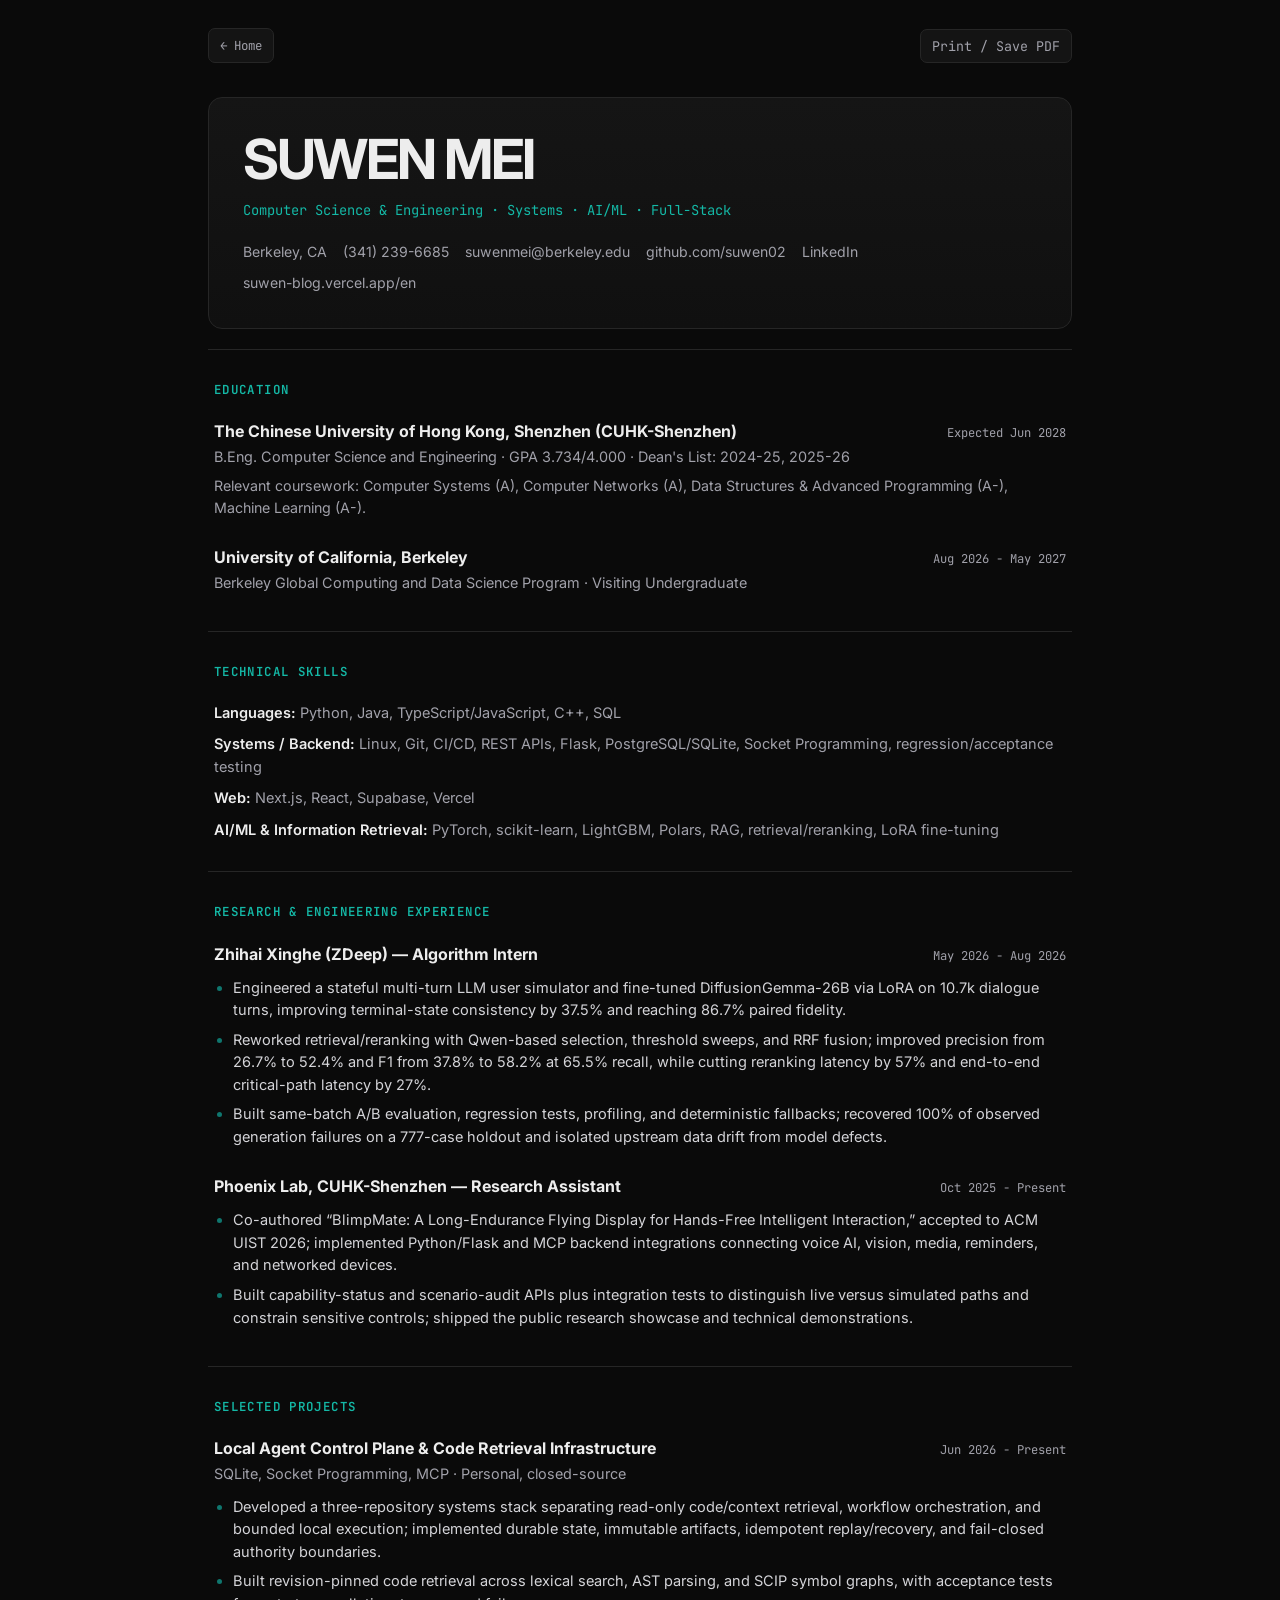
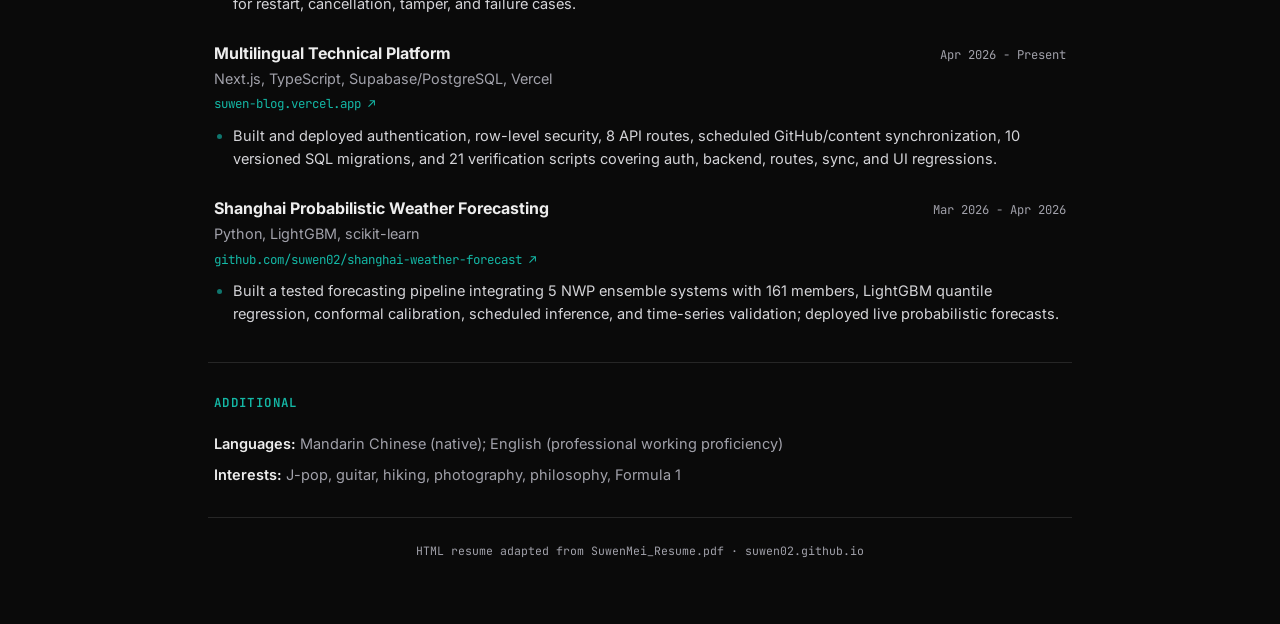
==== resume/index.html @ 1c6aa108 "Add HTML resume page" ====
<!DOCTYPE html>
<html lang="en">
<head>
  <meta charset="UTF-8">
  <meta name="viewport" content="width=device-width, initial-scale=1.0">
  <title>Resume — Suwen Mei</title>
  <meta name="description" content="Resume of Suwen Mei — computer science student, researcher, and software engineer.">
  <meta property="og:title" content="Resume — Suwen Mei">
  <meta property="og:description" content="Computer science, systems, AI/ML, and full-stack engineering experience.">
  <meta property="og:type" content="profile">
  <meta property="og:url" content="https://suwen02.github.io/resume/">
  <link rel="icon" href="data:image/svg+xml,<svg xmlns='http://www.w3.org/2000/svg' viewBox='0 0 28 28'><rect width='28' height='28' rx='6' fill='%2314b8a6'/><text x='14' y='20' text-anchor='middle' font-size='16' font-weight='bold' fill='white' font-family='monospace'>S</text></svg>">
  <link rel="preconnect" href="https://fonts.googleapis.com">
  <link rel="preconnect" href="https://fonts.gstatic.com" crossorigin>
  <link href="https://fonts.googleapis.com/css2?family=Inter:wght@400;500;600;700&family=JetBrains+Mono:wght@400;500;600&display=swap" rel="stylesheet">
  <style>
    *, *::before, *::after { box-sizing: border-box; }
    :root {
      --bg: #0a0a0a;
      --surface: #141414;
      --surface-2: #101010;
      --border: #262626;
      --text: #ededed;
      --muted: #a1a1aa;
      --accent: #14b8a6;
      --accent-dim: #0f766e;
      --body: 'Inter', system-ui, -apple-system, BlinkMacSystemFont, 'Segoe UI', sans-serif;
      --mono: 'JetBrains Mono', ui-monospace, SFMono-Regular, Menlo, monospace;
    }
    html { scroll-behavior: smooth; }
    body {
      margin: 0;
      background: var(--bg);
      color: var(--text);
      font-family: var(--body);
      line-height: 1.55;
      -webkit-font-smoothing: antialiased;
    }
    a { color: inherit; text-decoration: none; }
    a:hover { color: var(--accent); }
    .page { max-width: 920px; margin: 0 auto; padding: 28px 28px 64px; }
    .topbar {
      display: flex;
      justify-content: space-between;
      align-items: center;
      gap: 16px;
      margin-bottom: 34px;
      font-family: var(--mono);
      font-size: 0.78rem;
    }
    .home-link, .print-btn {
      border: 1px solid var(--border);
      background: var(--surface);
      color: var(--muted);
      border-radius: 7px;
      padding: 7px 11px;
    }
    .home-link:hover, .print-btn:hover {
      border-color: var(--accent);
      color: var(--accent);
    }
    .print-btn { cursor: pointer; font-family: inherit; }
    .hero {
      padding: 34px;
      border: 1px solid var(--border);
      border-radius: 14px;
      background: linear-gradient(180deg, #151515 0%, #101010 100%);
      margin-bottom: 20px;
    }
    h1 {
      margin: 0;
      font-size: clamp(2rem, 6vw, 3.45rem);
      line-height: 1;
      letter-spacing: -0.045em;
    }
    .role {
      margin: 12px 0 20px;
      color: var(--accent);
      font-family: var(--mono);
      font-size: 0.86rem;
    }
    .contact {
      display: flex;
      flex-wrap: wrap;
      gap: 9px 16px;
      color: var(--muted);
      font-size: 0.88rem;
    }
    .contact a { color: var(--muted); }
    .contact a:hover { color: var(--accent); }
    .section {
      padding: 30px 6px;
      border-top: 1px solid var(--border);
    }
    .section-title {
      margin: 0 0 20px;
      color: var(--accent);
      font-family: var(--mono);
      font-size: 0.78rem;
      font-weight: 600;
      letter-spacing: 0.11em;
      text-transform: uppercase;
    }
    .entry { margin-bottom: 26px; }
    .entry:last-child { margin-bottom: 0; }
    .entry-head {
      display: grid;
      grid-template-columns: minmax(0, 1fr) auto;
      gap: 8px 20px;
      align-items: baseline;
      margin-bottom: 7px;
    }
    .entry-title { font-weight: 700; font-size: 1rem; }
    .entry-subtitle { color: var(--muted); font-size: 0.9rem; margin-top: 2px; }
    .entry-date {
      color: var(--muted);
      font-family: var(--mono);
      font-size: 0.76rem;
      white-space: nowrap;
    }
    .entry-link {
      color: var(--accent);
      font-family: var(--mono);
      font-size: 0.78rem;
    }
    .entry-link:hover { text-decoration: underline; }
    ul { margin: 10px 0 0; padding-left: 1.2rem; }
    li { margin: 7px 0; color: #d4d4d8; font-size: 0.91rem; }
    li::marker { color: var(--accent-dim); }
    .skills {
      display: grid;
      gap: 9px;
      font-size: 0.91rem;
    }
    .skills strong { color: var(--text); font-weight: 600; }
    .skills span { color: var(--muted); }
    .meta-line { color: var(--muted); font-size: 0.89rem; margin-top: 4px; }
    footer {
      border-top: 1px solid var(--border);
      padding-top: 24px;
      color: var(--muted);
      font-family: var(--mono);
      font-size: 0.72rem;
      text-align: center;
    }
    @media (max-width: 680px) {
      .page { padding: 18px 18px 48px; }
      .topbar { margin-bottom: 20px; }
      .hero { padding: 24px 20px; border-radius: 12px; }
      .section { padding: 26px 2px; }
      .entry-head { grid-template-columns: 1fr; gap: 3px; }
      .entry-date { white-space: normal; }
      li { font-size: 0.88rem; }
    }
    @media print {
      :root { --bg: #fff; --surface: #fff; --surface-2: #fff; --border: #d4d4d4; --text: #111; --muted: #4b5563; --accent: #0f766e; --accent-dim: #0f766e; }
      body { background: #fff; color: #111; font-size: 10.5pt; }
      .page { max-width: none; padding: 0; }
      .topbar, footer { display: none; }
      .hero { padding: 0 0 16px; border: 0; border-radius: 0; background: none; margin: 0; }
      h1 { font-size: 27pt; }
      .section { padding: 15px 0; break-inside: avoid; }
      .entry { break-inside: avoid; margin-bottom: 16px; }
      a { color: inherit; }
      li { color: #222; }
    }
  </style>
</head>
<body>
  <main class="page">
    <nav class="topbar" aria-label="Resume navigation">
      <a class="home-link" href="/">← Home</a>
      <button class="print-btn" type="button" onclick="window.print()">Print / Save PDF</button>
    </nav>

    <header class="hero">
      <h1>SUWEN MEI</h1>
      <p class="role">Computer Science & Engineering · Systems · AI/ML · Full-Stack</p>
      <div class="contact">
        <span>Berkeley, CA</span>
        <a href="tel:+13412396685">(341) 239-6685</a>
        <a href="mailto:suwenmei@berkeley.edu">suwenmei@berkeley.edu</a>
        <a href="https://github.com/suwen02" target="_blank" rel="noopener">github.com/suwen02</a>
        <a href="https://www.linkedin.com/in/suwen-mei-60a2ab433" target="_blank" rel="noopener">LinkedIn</a>
        <a href="https://suwen-blog.vercel.app/en" target="_blank" rel="noopener">suwen-blog.vercel.app/en</a>
      </div>
    </header>

    <section class="section">
      <h2 class="section-title">Education</h2>
      <article class="entry">
        <div class="entry-head">
          <div>
            <div class="entry-title">The Chinese University of Hong Kong, Shenzhen (CUHK-Shenzhen)</div>
            <div class="entry-subtitle">B.Eng. Computer Science and Engineering · GPA 3.734/4.000 · Dean's List: 2024-25, 2025-26</div>
          </div>
          <div class="entry-date">Expected Jun 2028</div>
        </div>
        <p class="meta-line">Relevant coursework: Computer Systems (A), Computer Networks (A), Data Structures & Advanced Programming (A-), Machine Learning (A-).</p>
      </article>
      <article class="entry">
        <div class="entry-head">
          <div>
            <div class="entry-title">University of California, Berkeley</div>
            <div class="entry-subtitle">Berkeley Global Computing and Data Science Program · Visiting Undergraduate</div>
          </div>
          <div class="entry-date">Aug 2026 - May 2027</div>
        </div>
      </article>
    </section>

    <section class="section">
      <h2 class="section-title">Technical Skills</h2>
      <div class="skills">
        <div><strong>Languages:</strong> <span>Python, Java, TypeScript/JavaScript, C++, SQL</span></div>
        <div><strong>Systems / Backend:</strong> <span>Linux, Git, CI/CD, REST APIs, Flask, PostgreSQL/SQLite, Socket Programming, regression/acceptance testing</span></div>
        <div><strong>Web:</strong> <span>Next.js, React, Supabase, Vercel</span></div>
        <div><strong>AI/ML & Information Retrieval:</strong> <span>PyTorch, scikit-learn, LightGBM, Polars, RAG, retrieval/reranking, LoRA fine-tuning</span></div>
      </div>
    </section>

    <section class="section">
      <h2 class="section-title">Research & Engineering Experience</h2>
      <article class="entry">
        <div class="entry-head">
          <div>
            <div class="entry-title">Zhihai Xinghe (ZDeep) — Algorithm Intern</div>
          </div>
          <div class="entry-date">May 2026 - Aug 2026</div>
        </div>
        <ul>
          <li>Engineered a stateful multi-turn LLM user simulator and fine-tuned DiffusionGemma-26B via LoRA on 10.7k dialogue turns, improving terminal-state consistency by 37.5% and reaching 86.7% paired fidelity.</li>
          <li>Reworked retrieval/reranking with Qwen-based selection, threshold sweeps, and RRF fusion; improved precision from 26.7% to 52.4% and F1 from 37.8% to 58.2% at 65.5% recall, while cutting reranking latency by 57% and end-to-end critical-path latency by 27%.</li>
          <li>Built same-batch A/B evaluation, regression tests, profiling, and deterministic fallbacks; recovered 100% of observed generation failures on a 777-case holdout and isolated upstream data drift from model defects.</li>
        </ul>
      </article>

      <article class="entry">
        <div class="entry-head">
          <div>
            <div class="entry-title">Phoenix Lab, CUHK-Shenzhen — Research Assistant</div>
          </div>
          <div class="entry-date">Oct 2025 - Present</div>
        </div>
        <ul>
          <li>Co-authored “BlimpMate: A Long-Endurance Flying Display for Hands-Free Intelligent Interaction,” accepted to ACM UIST 2026; implemented Python/Flask and MCP backend integrations connecting voice AI, vision, media, reminders, and networked devices.</li>
          <li>Built capability-status and scenario-audit APIs plus integration tests to distinguish live versus simulated paths and constrain sensitive controls; shipped the public research showcase and technical demonstrations.</li>
        </ul>
      </article>
    </section>

    <section class="section">
      <h2 class="section-title">Selected Projects</h2>
      <article class="entry">
        <div class="entry-head">
          <div>
            <div class="entry-title">Local Agent Control Plane & Code Retrieval Infrastructure</div>
            <div class="entry-subtitle">SQLite, Socket Programming, MCP · Personal, closed-source</div>
          </div>
          <div class="entry-date">Jun 2026 - Present</div>
        </div>
        <ul>
          <li>Developed a three-repository systems stack separating read-only code/context retrieval, workflow orchestration, and bounded local execution; implemented durable state, immutable artifacts, idempotent replay/recovery, and fail-closed authority boundaries.</li>
          <li>Built revision-pinned code retrieval across lexical search, AST parsing, and SCIP symbol graphs, with acceptance tests for restart, cancellation, tamper, and failure cases.</li>
        </ul>
      </article>

      <article class="entry">
        <div class="entry-head">
          <div>
            <div class="entry-title">Multilingual Technical Platform</div>
            <div class="entry-subtitle">Next.js, TypeScript, Supabase/PostgreSQL, Vercel</div>
            <a class="entry-link" href="https://suwen-blog.vercel.app" target="_blank" rel="noopener">suwen-blog.vercel.app ↗</a>
          </div>
          <div class="entry-date">Apr 2026 - Present</div>
        </div>
        <ul>
          <li>Built and deployed authentication, row-level security, 8 API routes, scheduled GitHub/content synchronization, 10 versioned SQL migrations, and 21 verification scripts covering auth, backend, routes, sync, and UI regressions.</li>
        </ul>
      </article>

      <article class="entry">
        <div class="entry-head">
          <div>
            <div class="entry-title">Shanghai Probabilistic Weather Forecasting</div>
            <div class="entry-subtitle">Python, LightGBM, scikit-learn</div>
            <a class="entry-link" href="https://github.com/suwen02/shanghai-weather-forecast" target="_blank" rel="noopener">github.com/suwen02/shanghai-weather-forecast ↗</a>
          </div>
          <div class="entry-date">Mar 2026 - Apr 2026</div>
        </div>
        <ul>
          <li>Built a tested forecasting pipeline integrating 5 NWP ensemble systems with 161 members, LightGBM quantile regression, conformal calibration, scheduled inference, and time-series validation; deployed live probabilistic forecasts.</li>
        </ul>
      </article>
    </section>

    <section class="section">
      <h2 class="section-title">Additional</h2>
      <div class="skills">
        <div><strong>Languages:</strong> <span>Mandarin Chinese (native); English (professional working proficiency)</span></div>
        <div><strong>Interests:</strong> <span>J-pop, guitar, hiking, photography, philosophy, Formula 1</span></div>
      </div>
    </section>

    <footer>HTML resume adapted from SuwenMei_Resume.pdf · <a href="/">suwen02.github.io</a></footer>
  </main>
</body>
</html>
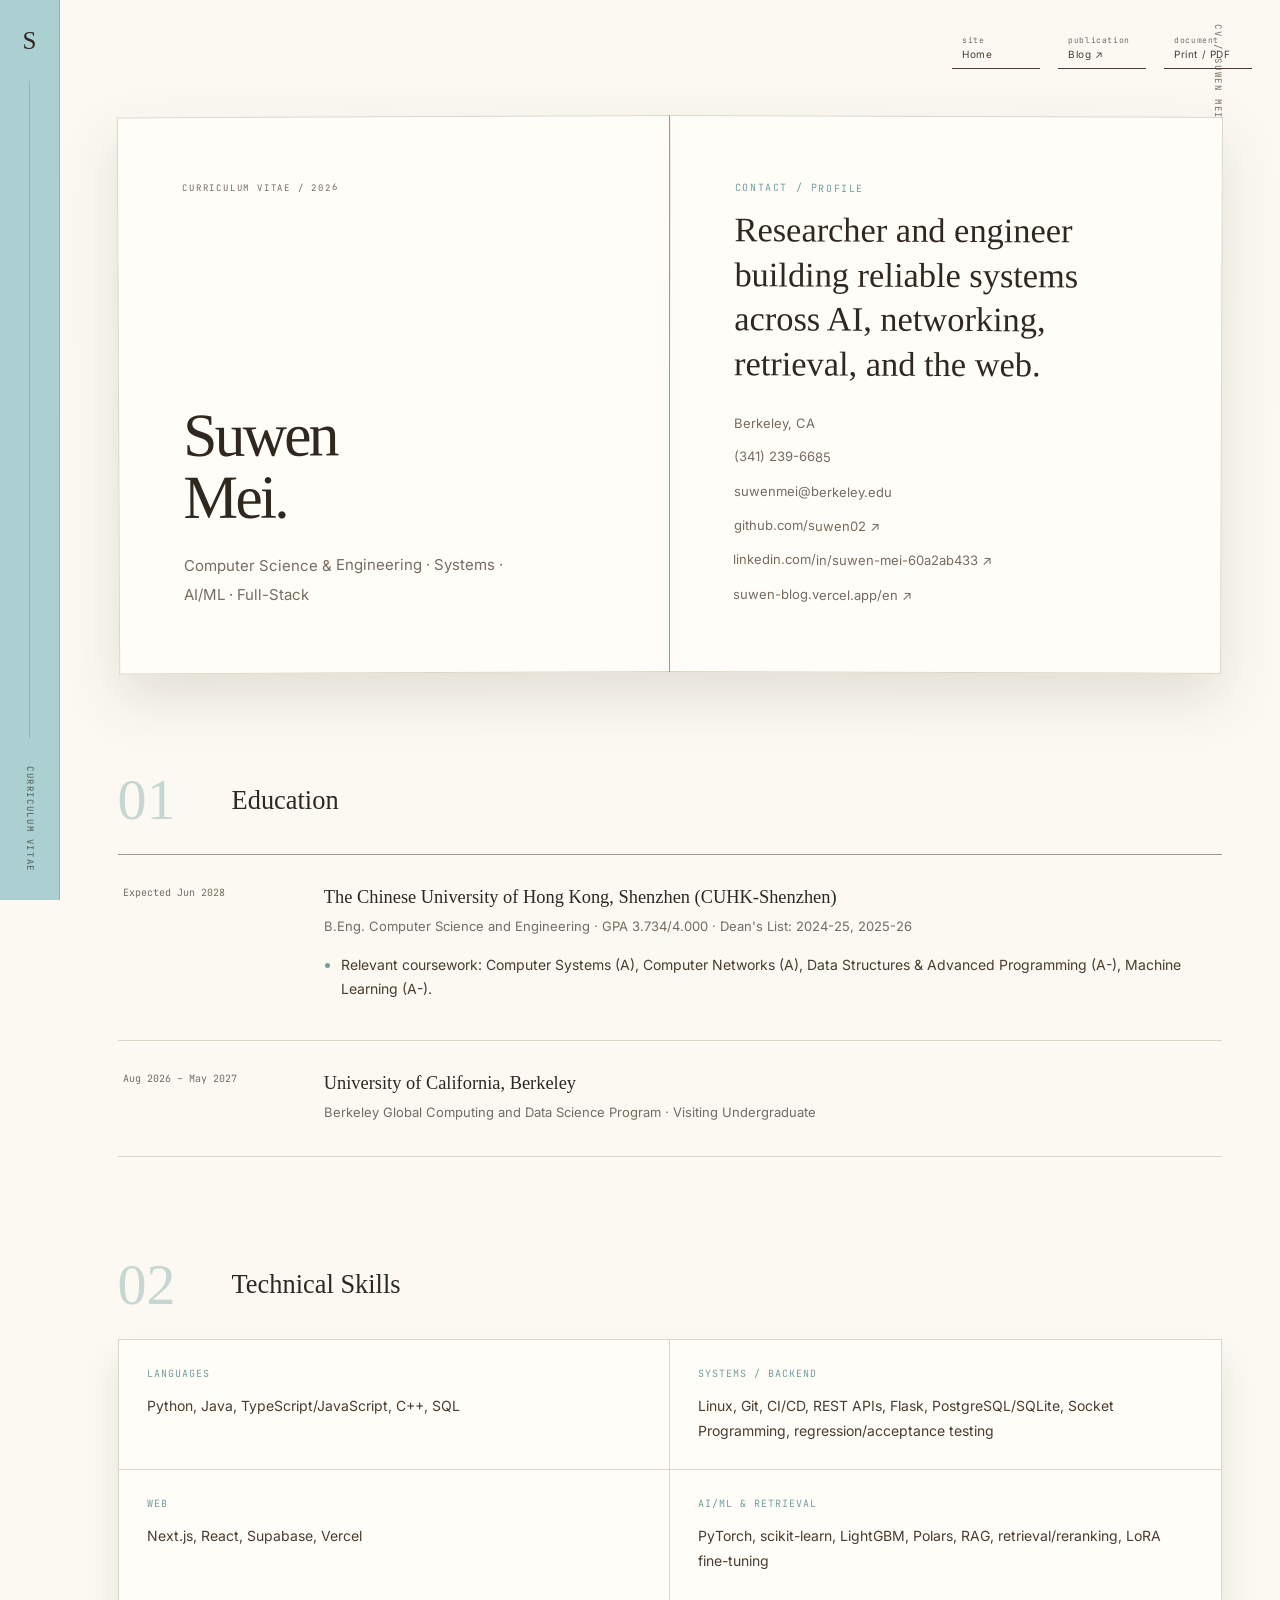
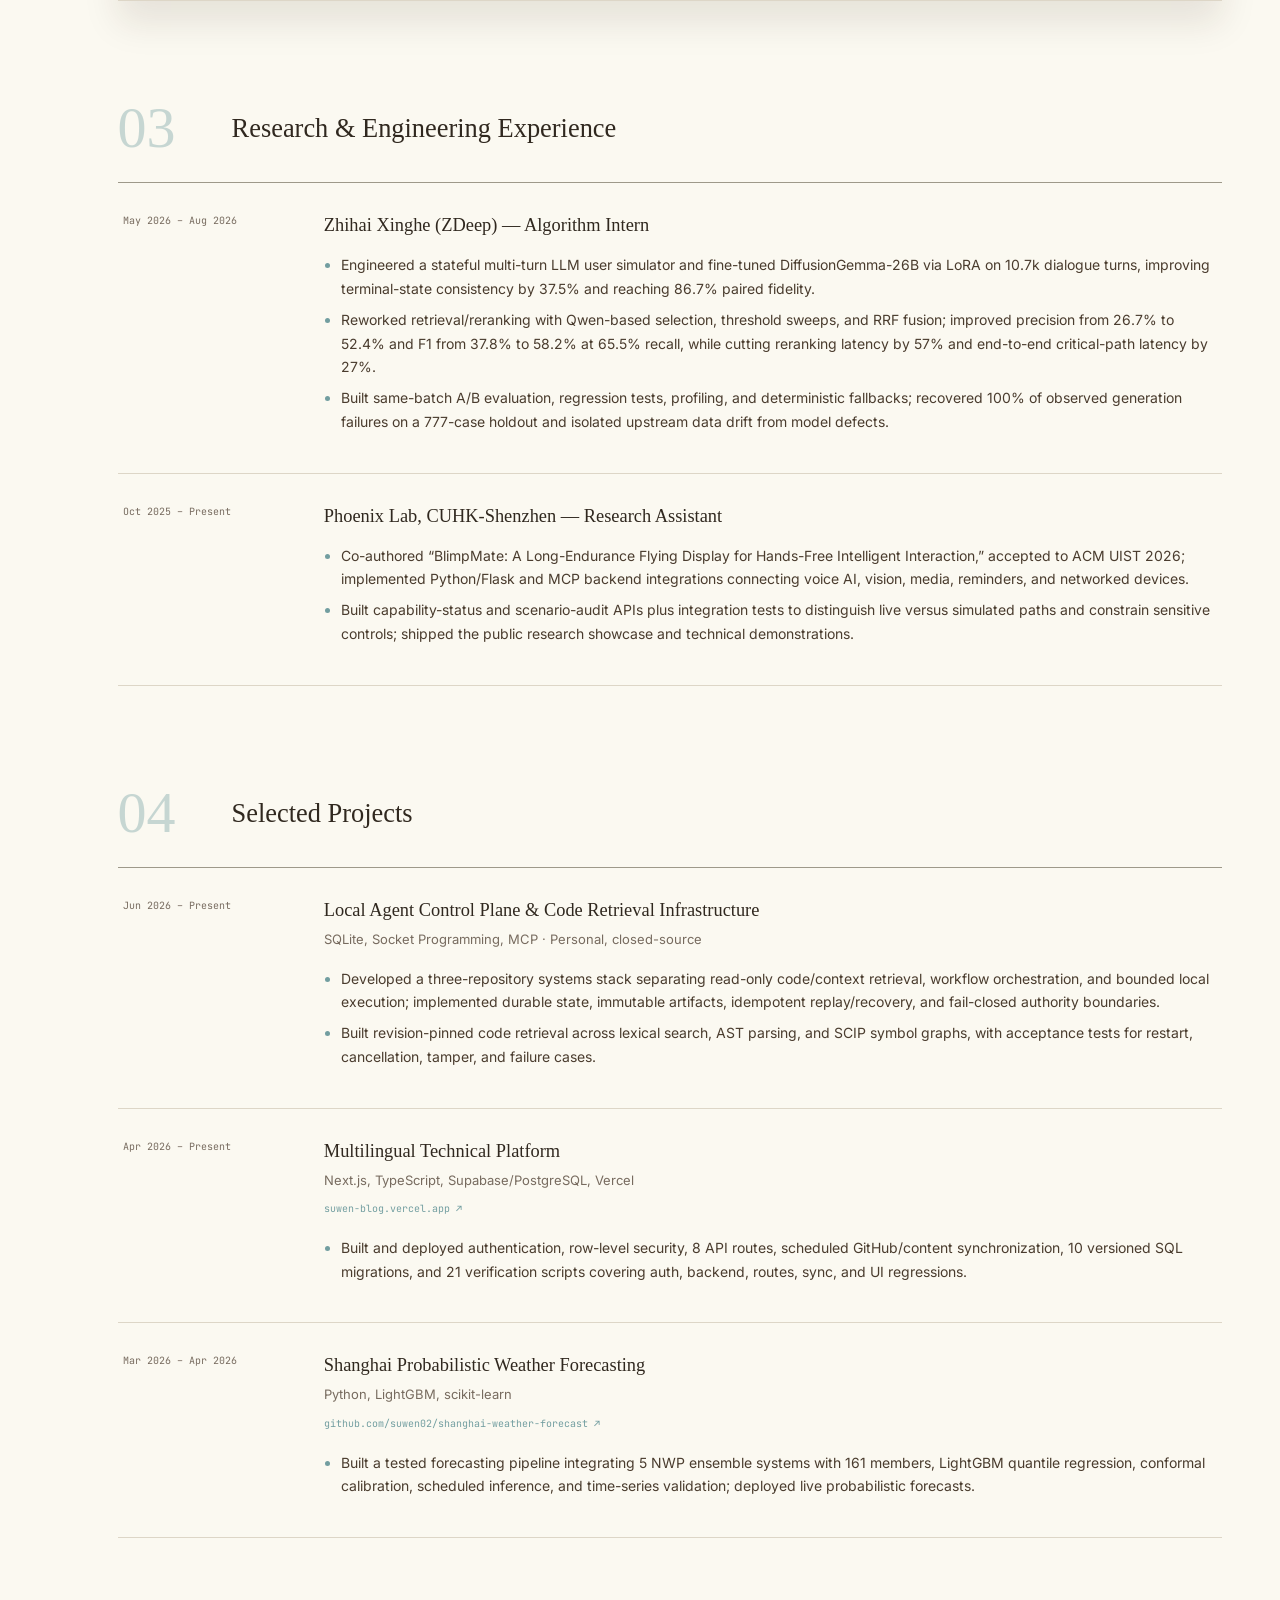
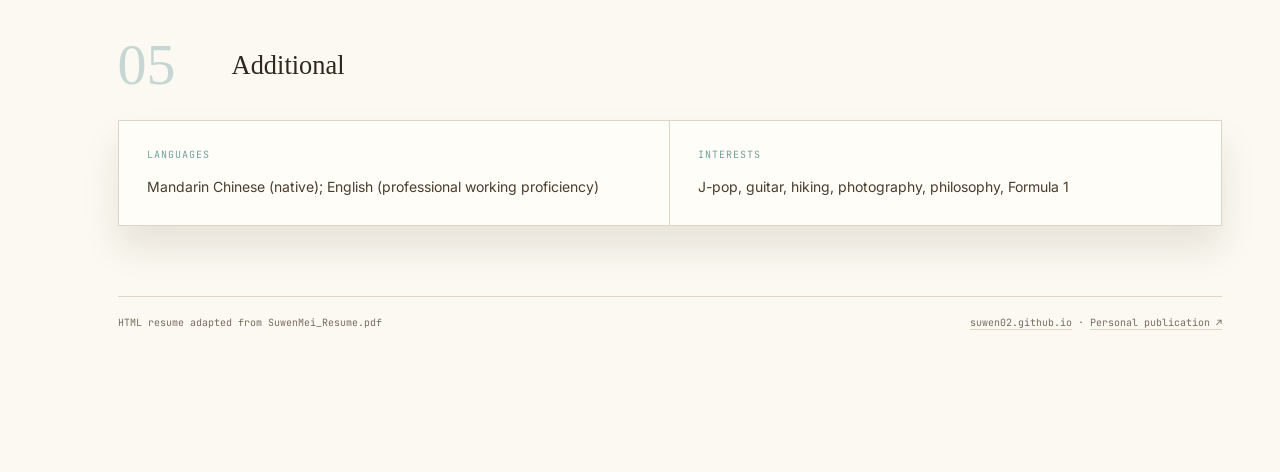
==== commit 99168ded: "Unify Pages with blog editorial design" ====
--- a/resume/index.html
+++ b/resume/index.html
@@ -9,300 +9,166 @@
   <meta property="og:description" content="Computer science, systems, AI/ML, and full-stack engineering experience.">
   <meta property="og:type" content="profile">
   <meta property="og:url" content="https://suwen02.github.io/resume/">
-  <link rel="icon" href="data:image/svg+xml,<svg xmlns='http://www.w3.org/2000/svg' viewBox='0 0 28 28'><rect width='28' height='28' rx='6' fill='%2314b8a6'/><text x='14' y='20' text-anchor='middle' font-size='16' font-weight='bold' fill='white' font-family='monospace'>S</text></svg>">
-  <link rel="preconnect" href="https://fonts.googleapis.com">
-  <link rel="preconnect" href="https://fonts.gstatic.com" crossorigin>
-  <link href="https://fonts.googleapis.com/css2?family=Inter:wght@400;500;600;700&family=JetBrains+Mono:wght@400;500;600&display=swap" rel="stylesheet">
-  <style>
-    *, *::before, *::after { box-sizing: border-box; }
-    :root {
-      --bg: #0a0a0a;
-      --surface: #141414;
-      --surface-2: #101010;
-      --border: #262626;
-      --text: #ededed;
-      --muted: #a1a1aa;
-      --accent: #14b8a6;
-      --accent-dim: #0f766e;
-      --body: 'Inter', system-ui, -apple-system, BlinkMacSystemFont, 'Segoe UI', sans-serif;
-      --mono: 'JetBrains Mono', ui-monospace, SFMono-Regular, Menlo, monospace;
-    }
-    html { scroll-behavior: smooth; }
-    body {
-      margin: 0;
-      background: var(--bg);
-      color: var(--text);
-      font-family: var(--body);
-      line-height: 1.55;
-      -webkit-font-smoothing: antialiased;
-    }
-    a { color: inherit; text-decoration: none; }
-    a:hover { color: var(--accent); }
-    .page { max-width: 920px; margin: 0 auto; padding: 28px 28px 64px; }
-    .topbar {
-      display: flex;
-      justify-content: space-between;
-      align-items: center;
-      gap: 16px;
-      margin-bottom: 34px;
-      font-family: var(--mono);
-      font-size: 0.78rem;
-    }
-    .home-link, .print-btn {
-      border: 1px solid var(--border);
-      background: var(--surface);
-      color: var(--muted);
-      border-radius: 7px;
-      padding: 7px 11px;
-    }
-    .home-link:hover, .print-btn:hover {
-      border-color: var(--accent);
-      color: var(--accent);
-    }
-    .print-btn { cursor: pointer; font-family: inherit; }
-    .hero {
-      padding: 34px;
-      border: 1px solid var(--border);
-      border-radius: 14px;
-      background: linear-gradient(180deg, #151515 0%, #101010 100%);
-      margin-bottom: 20px;
-    }
-    h1 {
-      margin: 0;
-      font-size: clamp(2rem, 6vw, 3.45rem);
-      line-height: 1;
-      letter-spacing: -0.045em;
-    }
-    .role {
-      margin: 12px 0 20px;
-      color: var(--accent);
-      font-family: var(--mono);
-      font-size: 0.86rem;
-    }
-    .contact {
-      display: flex;
-      flex-wrap: wrap;
-      gap: 9px 16px;
-      color: var(--muted);
-      font-size: 0.88rem;
-    }
-    .contact a { color: var(--muted); }
-    .contact a:hover { color: var(--accent); }
-    .section {
-      padding: 30px 6px;
-      border-top: 1px solid var(--border);
-    }
-    .section-title {
-      margin: 0 0 20px;
-      color: var(--accent);
-      font-family: var(--mono);
-      font-size: 0.78rem;
-      font-weight: 600;
-      letter-spacing: 0.11em;
-      text-transform: uppercase;
-    }
-    .entry { margin-bottom: 26px; }
-    .entry:last-child { margin-bottom: 0; }
-    .entry-head {
-      display: grid;
-      grid-template-columns: minmax(0, 1fr) auto;
-      gap: 8px 20px;
-      align-items: baseline;
-      margin-bottom: 7px;
-    }
-    .entry-title { font-weight: 700; font-size: 1rem; }
-    .entry-subtitle { color: var(--muted); font-size: 0.9rem; margin-top: 2px; }
-    .entry-date {
-      color: var(--muted);
-      font-family: var(--mono);
-      font-size: 0.76rem;
-      white-space: nowrap;
-    }
-    .entry-link {
-      color: var(--accent);
-      font-family: var(--mono);
-      font-size: 0.78rem;
-    }
-    .entry-link:hover { text-decoration: underline; }
-    ul { margin: 10px 0 0; padding-left: 1.2rem; }
-    li { margin: 7px 0; color: #d4d4d8; font-size: 0.91rem; }
-    li::marker { color: var(--accent-dim); }
-    .skills {
-      display: grid;
-      gap: 9px;
-      font-size: 0.91rem;
-    }
-    .skills strong { color: var(--text); font-weight: 600; }
-    .skills span { color: var(--muted); }
-    .meta-line { color: var(--muted); font-size: 0.89rem; margin-top: 4px; }
-    footer {
-      border-top: 1px solid var(--border);
-      padding-top: 24px;
-      color: var(--muted);
-      font-family: var(--mono);
-      font-size: 0.72rem;
-      text-align: center;
-    }
-    @media (max-width: 680px) {
-      .page { padding: 18px 18px 48px; }
-      .topbar { margin-bottom: 20px; }
-      .hero { padding: 24px 20px; border-radius: 12px; }
-      .section { padding: 26px 2px; }
-      .entry-head { grid-template-columns: 1fr; gap: 3px; }
-      .entry-date { white-space: normal; }
-      li { font-size: 0.88rem; }
-    }
-    @media print {
-      :root { --bg: #fff; --surface: #fff; --surface-2: #fff; --border: #d4d4d4; --text: #111; --muted: #4b5563; --accent: #0f766e; --accent-dim: #0f766e; }
-      body { background: #fff; color: #111; font-size: 10.5pt; }
-      .page { max-width: none; padding: 0; }
-      .topbar, footer { display: none; }
-      .hero { padding: 0 0 16px; border: 0; border-radius: 0; background: none; margin: 0; }
-      h1 { font-size: 27pt; }
-      .section { padding: 15px 0; break-inside: avoid; }
-      .entry { break-inside: avoid; margin-bottom: 16px; }
-      a { color: inherit; }
-      li { color: #222; }
-    }
-  </style>
+  <link rel="icon" href="data:image/svg+xml,<svg xmlns='http://www.w3.org/2000/svg' viewBox='0 0 28 28'><rect width='28' height='28' rx='4' fill='%23acd0d1'/><text x='14' y='20' text-anchor='middle' font-size='16' fill='%2330281f' font-family='serif'>S</text></svg>">
+  <link rel="stylesheet" href="/assets/editorial.css">
 </head>
 <body>
-  <main class="page">
-    <nav class="topbar" aria-label="Resume navigation">
-      <a class="home-link" href="/">← Home</a>
-      <button class="print-btn" type="button" onclick="window.print()">Print / Save PDF</button>
+  <aside class="editorial-rail" aria-label="Site identity">
+    <a class="editorial-rail__brand" href="/" aria-label="Suwen home">S</a>
+    <span class="editorial-rail__rule" aria-hidden="true"></span>
+    <span class="editorial-rail__issue">CURRICULUM VITAE</span>
+  </aside>
+
+  <header class="mobile-header">
+    <a class="mobile-header__brand" href="/">Suwen.</a>
+    <nav class="mobile-header__links" aria-label="Mobile navigation">
+      <a href="/">HOME</a>
+      <a href="https://suwen-blog.vercel.app/en" target="_blank" rel="noopener">BLOG</a>
+      <button type="button" onclick="window.print()">PDF</button>
     </nav>
+  </header>
 
-    <header class="hero">
-      <h1>SUWEN MEI</h1>
-      <p class="role">Computer Science & Engineering · Systems · AI/ML · Full-Stack</p>
-      <div class="contact">
-        <span>Berkeley, CA</span>
-        <a href="tel:+13412396685">(341) 239-6685</a>
-        <a href="mailto:suwenmei@berkeley.edu">suwenmei@berkeley.edu</a>
-        <a href="https://github.com/suwen02" target="_blank" rel="noopener">github.com/suwen02</a>
-        <a href="https://www.linkedin.com/in/suwen-mei-60a2ab433" target="_blank" rel="noopener">LinkedIn</a>
-        <a href="https://suwen-blog.vercel.app/en" target="_blank" rel="noopener">suwen-blog.vercel.app/en</a>
-      </div>
-    </header>
+  <nav class="top-utility" aria-label="Resume navigation">
+    <a class="utility-link" href="/"><small>site</small>Home</a>
+    <a class="utility-link" href="https://suwen-blog.vercel.app/en" target="_blank" rel="noopener"><small>publication</small>Blog ↗</a>
+    <button class="utility-control" type="button" onclick="window.print()"><small>document</small>Print / PDF</button>
+  </nav>
 
-    <section class="section">
-      <h2 class="section-title">Education</h2>
-      <article class="entry">
-        <div class="entry-head">
-          <div>
-            <div class="entry-title">The Chinese University of Hong Kong, Shenzhen (CUHK-Shenzhen)</div>
-            <div class="entry-subtitle">B.Eng. Computer Science and Engineering · GPA 3.734/4.000 · Dean's List: 2024-25, 2025-26</div>
+  <main class="editorial-main">
+    <div class="publication-canvas resume-canvas">
+      <p class="publication-canvas__issue">CV / SUWEN MEI / 2026</p>
+
+      <section class="paper-spread resume-heading" aria-labelledby="resume-name">
+        <div class="paper-spread__page paper-spread__page--left">
+          <div class="hero-left">
+            <p class="hero-issue">CURRICULUM VITAE / 2026</p>
+            <h1 id="resume-name" class="editorial-serif resume-name">Suwen<br>Mei.</h1>
+            <p class="hero-identity">Computer Science & Engineering · Systems · AI/ML · Full-Stack</p>
           </div>
-          <div class="entry-date">Expected Jun 2028</div>
         </div>
-        <p class="meta-line">Relevant coursework: Computer Systems (A), Computer Networks (A), Data Structures & Advanced Programming (A-), Machine Learning (A-).</p>
-      </article>
-      <article class="entry">
-        <div class="entry-head">
-          <div>
-            <div class="entry-title">University of California, Berkeley</div>
-            <div class="entry-subtitle">Berkeley Global Computing and Data Science Program · Visiting Undergraduate</div>
+        <div class="paper-spread__gutter" aria-hidden="true"></div>
+        <div class="paper-spread__page paper-spread__page--right">
+          <div class="hero-right">
+            <p class="publication-kicker">CONTACT / PROFILE</p>
+            <h2 class="editorial-serif">Researcher and engineer building reliable systems across AI, networking, retrieval, and the web.</h2>
+            <div class="resume-contact">
+              <span>Berkeley, CA</span>
+              <a href="tel:+13412396685">(341) 239-6685</a>
+              <a href="mailto:suwenmei@berkeley.edu">suwenmei@berkeley.edu</a>
+              <a href="https://github.com/suwen02" target="_blank" rel="noopener">github.com/suwen02 ↗</a>
+              <a href="https://www.linkedin.com/in/suwen-mei-60a2ab433" target="_blank" rel="noopener">linkedin.com/in/suwen-mei-60a2ab433 ↗</a>
+              <a href="https://suwen-blog.vercel.app/en" target="_blank" rel="noopener">suwen-blog.vercel.app/en ↗</a>
+            </div>
           </div>
-          <div class="entry-date">Aug 2026 - May 2027</div>
         </div>
-      </article>
-    </section>
+      </section>
 
-    <section class="section">
-      <h2 class="section-title">Technical Skills</h2>
-      <div class="skills">
-        <div><strong>Languages:</strong> <span>Python, Java, TypeScript/JavaScript, C++, SQL</span></div>
-        <div><strong>Systems / Backend:</strong> <span>Linux, Git, CI/CD, REST APIs, Flask, PostgreSQL/SQLite, Socket Programming, regression/acceptance testing</span></div>
-        <div><strong>Web:</strong> <span>Next.js, React, Supabase, Vercel</span></div>
-        <div><strong>AI/ML & Information Retrieval:</strong> <span>PyTorch, scikit-learn, LightGBM, Polars, RAG, retrieval/reranking, LoRA fine-tuning</span></div>
-      </div>
-    </section>
+      <section class="resume-section" aria-labelledby="education-title">
+        <div class="resume-section__head"><span>01</span><h2 id="education-title" class="editorial-serif">Education</h2></div>
+        <div class="resume-list">
+          <article class="resume-entry">
+            <time>Expected Jun 2028</time>
+            <div>
+              <h3>The Chinese University of Hong Kong, Shenzhen (CUHK-Shenzhen)</h3>
+              <p class="resume-entry__sub">B.Eng. Computer Science and Engineering · GPA 3.734/4.000 · Dean's List: 2024-25, 2025-26</p>
+              <ul><li>Relevant coursework: Computer Systems (A), Computer Networks (A), Data Structures & Advanced Programming (A-), Machine Learning (A-).</li></ul>
+            </div>
+          </article>
+          <article class="resume-entry">
+            <time>Aug 2026 – May 2027</time>
+            <div>
+              <h3>University of California, Berkeley</h3>
+              <p class="resume-entry__sub">Berkeley Global Computing and Data Science Program · Visiting Undergraduate</p>
+            </div>
+          </article>
+        </div>
+      </section>
 
-    <section class="section">
-      <h2 class="section-title">Research & Engineering Experience</h2>
-      <article class="entry">
-        <div class="entry-head">
-          <div>
-            <div class="entry-title">Zhihai Xinghe (ZDeep) — Algorithm Intern</div>
-          </div>
-          <div class="entry-date">May 2026 - Aug 2026</div>
+      <section class="resume-section" aria-labelledby="skills-title">
+        <div class="resume-section__head"><span>02</span><h2 id="skills-title" class="editorial-serif">Technical Skills</h2></div>
+        <div class="skills-grid">
+          <div class="skill-cell"><h3>Languages</h3><p>Python, Java, TypeScript/JavaScript, C++, SQL</p></div>
+          <div class="skill-cell"><h3>Systems / Backend</h3><p>Linux, Git, CI/CD, REST APIs, Flask, PostgreSQL/SQLite, Socket Programming, regression/acceptance testing</p></div>
+          <div class="skill-cell"><h3>Web</h3><p>Next.js, React, Supabase, Vercel</p></div>
+          <div class="skill-cell"><h3>AI/ML & Retrieval</h3><p>PyTorch, scikit-learn, LightGBM, Polars, RAG, retrieval/reranking, LoRA fine-tuning</p></div>
         </div>
-        <ul>
-          <li>Engineered a stateful multi-turn LLM user simulator and fine-tuned DiffusionGemma-26B via LoRA on 10.7k dialogue turns, improving terminal-state consistency by 37.5% and reaching 86.7% paired fidelity.</li>
-          <li>Reworked retrieval/reranking with Qwen-based selection, threshold sweeps, and RRF fusion; improved precision from 26.7% to 52.4% and F1 from 37.8% to 58.2% at 65.5% recall, while cutting reranking latency by 57% and end-to-end critical-path latency by 27%.</li>
-          <li>Built same-batch A/B evaluation, regression tests, profiling, and deterministic fallbacks; recovered 100% of observed generation failures on a 777-case holdout and isolated upstream data drift from model defects.</li>
-        </ul>
-      </article>
+      </section>
 
-      <article class="entry">
-        <div class="entry-head">
-          <div>
-            <div class="entry-title">Phoenix Lab, CUHK-Shenzhen — Research Assistant</div>
-          </div>
-          <div class="entry-date">Oct 2025 - Present</div>
+      <section class="resume-section" aria-labelledby="experience-title">
+        <div class="resume-section__head"><span>03</span><h2 id="experience-title" class="editorial-serif">Research & Engineering Experience</h2></div>
+        <div class="resume-list">
+          <article class="resume-entry">
+            <time>May 2026 – Aug 2026</time>
+            <div>
+              <h3>Zhihai Xinghe (ZDeep) — Algorithm Intern</h3>
+              <ul>
+                <li>Engineered a stateful multi-turn LLM user simulator and fine-tuned DiffusionGemma-26B via LoRA on 10.7k dialogue turns, improving terminal-state consistency by 37.5% and reaching 86.7% paired fidelity.</li>
+                <li>Reworked retrieval/reranking with Qwen-based selection, threshold sweeps, and RRF fusion; improved precision from 26.7% to 52.4% and F1 from 37.8% to 58.2% at 65.5% recall, while cutting reranking latency by 57% and end-to-end critical-path latency by 27%.</li>
+                <li>Built same-batch A/B evaluation, regression tests, profiling, and deterministic fallbacks; recovered 100% of observed generation failures on a 777-case holdout and isolated upstream data drift from model defects.</li>
+              </ul>
+            </div>
+          </article>
+          <article class="resume-entry">
+            <time>Oct 2025 – Present</time>
+            <div>
+              <h3>Phoenix Lab, CUHK-Shenzhen — Research Assistant</h3>
+              <ul>
+                <li>Co-authored “BlimpMate: A Long-Endurance Flying Display for Hands-Free Intelligent Interaction,” accepted to ACM UIST 2026; implemented Python/Flask and MCP backend integrations connecting voice AI, vision, media, reminders, and networked devices.</li>
+                <li>Built capability-status and scenario-audit APIs plus integration tests to distinguish live versus simulated paths and constrain sensitive controls; shipped the public research showcase and technical demonstrations.</li>
+              </ul>
+            </div>
+          </article>
         </div>
-        <ul>
-          <li>Co-authored “BlimpMate: A Long-Endurance Flying Display for Hands-Free Intelligent Interaction,” accepted to ACM UIST 2026; implemented Python/Flask and MCP backend integrations connecting voice AI, vision, media, reminders, and networked devices.</li>
-          <li>Built capability-status and scenario-audit APIs plus integration tests to distinguish live versus simulated paths and constrain sensitive controls; shipped the public research showcase and technical demonstrations.</li>
-        </ul>
-      </article>
-    </section>
+      </section>
 
-    <section class="section">
-      <h2 class="section-title">Selected Projects</h2>
-      <article class="entry">
-        <div class="entry-head">
-          <div>
-            <div class="entry-title">Local Agent Control Plane & Code Retrieval Infrastructure</div>
-            <div class="entry-subtitle">SQLite, Socket Programming, MCP · Personal, closed-source</div>
-          </div>
-          <div class="entry-date">Jun 2026 - Present</div>
+      <section class="resume-section" aria-labelledby="projects-title">
+        <div class="resume-section__head"><span>04</span><h2 id="projects-title" class="editorial-serif">Selected Projects</h2></div>
+        <div class="resume-list">
+          <article class="resume-entry">
+            <time>Jun 2026 – Present</time>
+            <div>
+              <h3>Local Agent Control Plane & Code Retrieval Infrastructure</h3>
+              <p class="resume-entry__sub">SQLite, Socket Programming, MCP · Personal, closed-source</p>
+              <ul>
+                <li>Developed a three-repository systems stack separating read-only code/context retrieval, workflow orchestration, and bounded local execution; implemented durable state, immutable artifacts, idempotent replay/recovery, and fail-closed authority boundaries.</li>
+                <li>Built revision-pinned code retrieval across lexical search, AST parsing, and SCIP symbol graphs, with acceptance tests for restart, cancellation, tamper, and failure cases.</li>
+              </ul>
+            </div>
+          </article>
+          <article class="resume-entry">
+            <time>Apr 2026 – Present</time>
+            <div>
+              <h3>Multilingual Technical Platform</h3>
+              <p class="resume-entry__sub">Next.js, TypeScript, Supabase/PostgreSQL, Vercel</p>
+              <a class="resume-entry__link" href="https://suwen-blog.vercel.app" target="_blank" rel="noopener">suwen-blog.vercel.app ↗</a>
+              <ul><li>Built and deployed authentication, row-level security, 8 API routes, scheduled GitHub/content synchronization, 10 versioned SQL migrations, and 21 verification scripts covering auth, backend, routes, sync, and UI regressions.</li></ul>
+            </div>
+          </article>
+          <article class="resume-entry">
+            <time>Mar 2026 – Apr 2026</time>
+            <div>
+              <h3>Shanghai Probabilistic Weather Forecasting</h3>
+              <p class="resume-entry__sub">Python, LightGBM, scikit-learn</p>
+              <a class="resume-entry__link" href="https://github.com/suwen02/shanghai-weather-forecast" target="_blank" rel="noopener">github.com/suwen02/shanghai-weather-forecast ↗</a>
+              <ul><li>Built a tested forecasting pipeline integrating 5 NWP ensemble systems with 161 members, LightGBM quantile regression, conformal calibration, scheduled inference, and time-series validation; deployed live probabilistic forecasts.</li></ul>
+            </div>
+          </article>
         </div>
-        <ul>
-          <li>Developed a three-repository systems stack separating read-only code/context retrieval, workflow orchestration, and bounded local execution; implemented durable state, immutable artifacts, idempotent replay/recovery, and fail-closed authority boundaries.</li>
-          <li>Built revision-pinned code retrieval across lexical search, AST parsing, and SCIP symbol graphs, with acceptance tests for restart, cancellation, tamper, and failure cases.</li>
-        </ul>
-      </article>
+      </section>
 
-      <article class="entry">
-        <div class="entry-head">
-          <div>
-            <div class="entry-title">Multilingual Technical Platform</div>
-            <div class="entry-subtitle">Next.js, TypeScript, Supabase/PostgreSQL, Vercel</div>
-            <a class="entry-link" href="https://suwen-blog.vercel.app" target="_blank" rel="noopener">suwen-blog.vercel.app ↗</a>
-          </div>
-          <div class="entry-date">Apr 2026 - Present</div>
+      <section class="resume-section" aria-labelledby="additional-title">
+        <div class="resume-section__head"><span>05</span><h2 id="additional-title" class="editorial-serif">Additional</h2></div>
+        <div class="skills-grid">
+          <div class="skill-cell"><h3>Languages</h3><p>Mandarin Chinese (native); English (professional working proficiency)</p></div>
+          <div class="skill-cell"><h3>Interests</h3><p>J-pop, guitar, hiking, photography, philosophy, Formula 1</p></div>
         </div>
-        <ul>
-          <li>Built and deployed authentication, row-level security, 8 API routes, scheduled GitHub/content synchronization, 10 versioned SQL migrations, and 21 verification scripts covering auth, backend, routes, sync, and UI regressions.</li>
-        </ul>
-      </article>
+      </section>
 
-      <article class="entry">
-        <div class="entry-head">
-          <div>
-            <div class="entry-title">Shanghai Probabilistic Weather Forecasting</div>
-            <div class="entry-subtitle">Python, LightGBM, scikit-learn</div>
-            <a class="entry-link" href="https://github.com/suwen02/shanghai-weather-forecast" target="_blank" rel="noopener">github.com/suwen02/shanghai-weather-forecast ↗</a>
-          </div>
-          <div class="entry-date">Mar 2026 - Apr 2026</div>
-        </div>
-        <ul>
-          <li>Built a tested forecasting pipeline integrating 5 NWP ensemble systems with 161 members, LightGBM quantile regression, conformal calibration, scheduled inference, and time-series validation; deployed live probabilistic forecasts.</li>
-        </ul>
-      </article>
-    </section>
-
-    <section class="section">
-      <h2 class="section-title">Additional</h2>
-      <div class="skills">
-        <div><strong>Languages:</strong> <span>Mandarin Chinese (native); English (professional working proficiency)</span></div>
-        <div><strong>Interests:</strong> <span>J-pop, guitar, hiking, photography, philosophy, Formula 1</span></div>
-      </div>
-    </section>
-
-    <footer>HTML resume adapted from SuwenMei_Resume.pdf · <a href="/">suwen02.github.io</a></footer>
+      <footer class="site-footer">
+        <span>HTML resume adapted from SuwenMei_Resume.pdf</span>
+        <span><a href="/">suwen02.github.io</a> · <a href="https://suwen-blog.vercel.app/en">Personal publication ↗</a></span>
+      </footer>
+    </div>
   </main>
 </body>
 </html>
--- a/assets/editorial.css
+++ b/assets/editorial.css
@@ -0,0 +1,430 @@
+@import url('https://fonts.googleapis.com/css2?family=Inter:wght@400;500;600&family=JetBrains+Mono:wght@400;500&display=swap');
+
+*, *::before, *::after { box-sizing: border-box; }
+
+:root {
+  --paper: #fbf9f1;
+  --paper-bright: #fffdf7;
+  --paper-muted: #f2eee3;
+  --ink: #4a3c2e;
+  --ink-strong: #30281f;
+  --ink-soft: #776b5f;
+  --rule: #9e998a;
+  --rule-soft: #ddd6c7;
+  --yoru-cyan: #acd0d1;
+  --yoru-cyan-deep: #729ea0;
+  --ruri: #766fa8;
+  --publication-wide: 1280px;
+  --font-editorial-latin: "Iowan Old Style", Baskerville, Georgia, "Times New Roman", serif;
+  --font-editorial-cjk: "Songti SC", "STSong", "Yu Mincho", "Hiragino Mincho ProN", Georgia, serif;
+  --font-ui: "Inter", -apple-system, BlinkMacSystemFont, "Segoe UI", "PingFang SC", sans-serif;
+  --font-mono: "JetBrains Mono", ui-monospace, SFMono-Regular, Menlo, monospace;
+  --shadow: 0 22px 34px rgba(48, 31, 16, .10);
+  --shadow-hover: 0 26px 40px rgba(48, 31, 16, .15);
+}
+
+html { scroll-behavior: smooth; }
+body {
+  margin: 0;
+  min-height: 100vh;
+  background: var(--paper);
+  color: var(--ink);
+  font-family: var(--font-ui);
+  font-size: 16px;
+  line-height: 1.8;
+  -webkit-font-smoothing: antialiased;
+}
+a { color: inherit; }
+button, input, textarea { font: inherit; }
+::selection { background: var(--yoru-cyan); color: var(--ink-strong); }
+
+[data-lang-en] { display: none; }
+html[lang="en"] [data-lang-en] { display: revert; }
+html[lang="en"] [data-lang-zh] { display: none; }
+
+.editorial-serif { font-family: var(--font-editorial-latin); }
+html[lang="zh"] .editorial-serif { font-family: var(--font-editorial-cjk); }
+
+.editorial-rail {
+  position: fixed;
+  inset: 0 auto 0 0;
+  z-index: 20;
+  width: 60px;
+  height: 100vh;
+  background: var(--yoru-cyan);
+  border-right: 1px solid rgba(48, 40, 31, .18);
+  display: flex;
+  flex-direction: column;
+  align-items: center;
+}
+.editorial-rail__brand {
+  margin-top: 28px;
+  color: var(--ink-strong);
+  font: 400 25px/1 var(--font-editorial-latin);
+  text-decoration: none;
+}
+.editorial-rail__rule { width: 1px; flex: 1; margin: 28px 0; background: rgba(48, 40, 31, .18); }
+.editorial-rail__issue {
+  margin-bottom: 28px;
+  color: rgba(48, 40, 31, .7);
+  font: 400 9px/1 var(--font-mono);
+  letter-spacing: .18em;
+  writing-mode: vertical-rl;
+}
+
+.mobile-header { display: none; }
+
+.editorial-main {
+  min-height: 100vh;
+  margin-left: 60px;
+  overflow-x: clip;
+}
+
+.top-utility {
+  position: fixed;
+  z-index: 15;
+  top: 23px;
+  right: 28px;
+  display: flex;
+  gap: 18px;
+  align-items: end;
+}
+.utility-link,
+.utility-control {
+  min-width: 88px;
+  min-height: 42px;
+  padding: 13px 10px 7px;
+  border: 0;
+  border-bottom: 1px solid var(--ink);
+  background: transparent;
+  color: var(--ink);
+  text-decoration: none;
+  font: 400 10px/1.3 var(--font-ui);
+  letter-spacing: .06em;
+  cursor: pointer;
+  text-align: left;
+}
+.utility-link small,
+.utility-control small {
+  display: block;
+  margin-bottom: 4px;
+  color: var(--ink-soft);
+  font: 400 8px/1 var(--font-mono);
+  letter-spacing: .08em;
+  text-transform: lowercase;
+}
+.utility-link:hover,
+.utility-link:focus-visible,
+.utility-control:hover,
+.utility-control:focus-visible { border-bottom-color: var(--yoru-cyan-deep); color: var(--yoru-cyan-deep); outline: 0; }
+
+.publication-canvas {
+  position: relative;
+  width: min(var(--publication-wide), calc(100% - clamp(48px, 9vw, 140px)));
+  margin-inline: auto;
+  padding: clamp(82px, 9vw, 118px) 0 clamp(86px, 11vw, 150px);
+}
+.publication-canvas__issue {
+  position: absolute;
+  top: 24px;
+  right: 0;
+  margin: 0;
+  color: var(--ink-soft);
+  font: 400 9px/1 var(--font-mono);
+  letter-spacing: .2em;
+  writing-mode: vertical-rl;
+}
+.publication-kicker {
+  margin: 0;
+  color: var(--yoru-cyan-deep);
+  font: 400 10px/1.5 var(--font-mono);
+  letter-spacing: .16em;
+  text-transform: uppercase;
+}
+
+.paper-spread {
+  position: relative;
+  display: grid;
+  grid-template-columns: minmax(0, 1fr) 1px minmax(0, 1fr);
+  width: min(1120px, 100%);
+  margin-inline: auto;
+  filter: drop-shadow(0 24px 28px rgba(48, 31, 16, .12));
+}
+.paper-spread__page {
+  position: relative;
+  min-height: 400px;
+  padding: clamp(34px, 5vw, 72px);
+  background: var(--paper-bright);
+  border: 1px solid var(--rule-soft);
+}
+.paper-spread__page--left { border-right: 0; transform: rotate(-.25deg); transform-origin: right center; }
+.paper-spread__page--right { border-left: 0; transform: rotate(.2deg); transform-origin: left center; }
+.paper-spread__gutter { position: relative; z-index: 2; background: var(--rule); box-shadow: 0 0 16px rgba(48, 31, 16, .14); }
+
+.hero-left,
+.hero-right { min-height: 100%; display: flex; flex-direction: column; }
+.hero-issue { margin: 0 0 auto; color: var(--ink-soft); font: 400 9px/1.5 var(--font-mono); letter-spacing: .2em; }
+.hero-left h1 {
+  margin: clamp(62px, 10vw, 132px) 0 0;
+  color: var(--ink-strong);
+  font-size: clamp(2.4rem, 4.8vw, 4.25rem);
+  font-weight: 400;
+  line-height: 1;
+  letter-spacing: -.045em;
+}
+.hero-identity { max-width: 360px; margin: 24px 0 0; color: var(--ink-soft); font-size: 15px; line-height: 1.9; }
+.hero-right { justify-content: center; }
+.hero-right h2 {
+  max-width: 500px;
+  margin: 12px 0 0;
+  color: var(--ink-strong);
+  font-size: clamp(1.55rem, 2.8vw, 2.15rem);
+  font-weight: 400;
+  line-height: 1.3;
+}
+.hero-right > p:not(.publication-kicker) { max-width: 520px; margin: 24px 0 0; color: var(--ink-soft); line-height: 1.9; }
+.inline-links { display: flex; flex-wrap: wrap; gap: 22px; margin-top: 32px; }
+.inline-links a {
+  color: var(--ink);
+  text-decoration: none;
+  border-bottom: 1px solid var(--rule);
+  font-size: 13px;
+}
+.inline-links a:hover,
+.inline-links a:focus-visible { color: var(--yoru-cyan-deep); border-color: var(--yoru-cyan-deep); outline: 0; }
+
+.chapter {
+  position: relative;
+  width: min(82%, 1050px);
+  margin-top: clamp(88px, 11vw, 150px);
+}
+.chapter--left { margin-right: auto; }
+.chapter--right { margin-left: auto; }
+
+.section-title {
+  display: grid;
+  grid-template-columns: 86px minmax(0, 1fr);
+  gap: clamp(20px, 4vw, 54px);
+  align-items: start;
+  margin-bottom: clamp(30px, 5vw, 62px);
+}
+.section-title__index {
+  color: rgba(114, 158, 160, .35);
+  font: 200 clamp(46px, 6vw, 82px)/.82 var(--font-editorial-latin);
+}
+.section-title h2 {
+  margin: 7px 0 0;
+  color: var(--ink-strong);
+  font-size: clamp(1.45rem, 2.5vw, 1.875rem);
+  font-weight: 400;
+  line-height: 1.25;
+}
+.section-title p { max-width: 720px; margin: 15px 0 0; color: var(--ink-soft); line-height: 1.85; }
+.section-title__rule { grid-column: 2; width: min(320px, 70%); height: 1px; margin-top: 18px; background: var(--rule); }
+
+.offset-sheet-list {
+  display: grid;
+  grid-template-columns: repeat(2, minmax(0, 1fr));
+  gap: clamp(26px, 4vw, 56px);
+  align-items: start;
+}
+.offset-sheet {
+  position: relative;
+  min-height: 210px;
+  padding: clamp(26px, 3vw, 38px);
+  background: var(--paper-bright);
+  color: var(--ink);
+  border: 1px solid var(--rule-soft);
+  box-shadow: var(--shadow);
+  text-decoration: none;
+  transition: transform .25s ease, box-shadow .25s ease;
+}
+.offset-sheet:nth-child(even) { margin-top: 46px; }
+.offset-sheet:hover,
+.offset-sheet:focus-visible { transform: translateY(-3px); box-shadow: var(--shadow-hover); outline: 0; }
+.offset-sheet__top { display: flex; justify-content: space-between; gap: 20px; color: var(--yoru-cyan-deep); font: 400 10px/1.5 var(--font-mono); letter-spacing: .08em; }
+.offset-sheet h3 { margin: 22px 0 0; color: var(--ink-strong); font-size: clamp(1.25rem, 2vw, 1.65rem); font-weight: 400; line-height: 1.28; }
+.offset-sheet p { margin: 14px 0 0; color: var(--ink-soft); font-size: 14px; line-height: 1.8; }
+.offset-sheet__meta { display: flex; flex-wrap: wrap; gap: 9px 15px; margin-top: 24px; padding-top: 14px; border-top: 1px solid var(--rule-soft); color: var(--ink-soft); font: 400 9px/1.5 var(--font-mono); }
+.offset-sheet__arrow { position: absolute; right: 18px; bottom: 14px; color: var(--rule); }
+
+.info-sheet {
+  background: var(--paper-bright);
+  border: 1px solid var(--rule-soft);
+  box-shadow: var(--shadow);
+}
+.info-row {
+  display: grid;
+  grid-template-columns: 52px minmax(140px, .5fr) minmax(0, 1fr);
+  gap: 22px;
+  padding: 25px 30px;
+  border-bottom: 1px solid var(--rule-soft);
+}
+.info-row:last-child { border-bottom: 0; }
+.info-row__index { color: var(--yoru-cyan-deep); font: 400 10px/1.6 var(--font-mono); }
+.info-row h3 { margin: 0; color: var(--ink-strong); font-size: 1rem; font-weight: 500; }
+.info-row p, .info-row ul { margin: 0; color: var(--ink-soft); font-size: 14px; line-height: 1.8; }
+.info-row ul { padding-left: 1rem; }
+.info-row li + li { margin-top: 3px; }
+
+.contact-strip {
+  display: grid;
+  grid-template-columns: repeat(4, 1fr);
+  margin-top: clamp(76px, 10vw, 125px);
+  border-top: 1px solid var(--rule);
+}
+.contact-strip a {
+  min-height: 132px;
+  padding: 24px;
+  border-right: 1px solid var(--rule-soft);
+  border-bottom: 1px solid var(--rule-soft);
+  color: var(--ink);
+  text-decoration: none;
+}
+.contact-strip a:last-child { border-right: 0; }
+.contact-strip span { color: var(--yoru-cyan-deep); font: 400 9px/1 var(--font-mono); letter-spacing: .12em; text-transform: uppercase; }
+.contact-strip strong { display: block; margin-top: 23px; color: var(--ink-strong); font: 400 1.25rem/1.25 var(--font-editorial-latin); }
+
+.site-footer {
+  display: flex;
+  justify-content: space-between;
+  gap: 22px;
+  margin-top: 70px;
+  padding-top: 18px;
+  border-top: 1px solid var(--rule-soft);
+  color: var(--ink-soft);
+  font: 400 10px/1.6 var(--font-mono);
+}
+.site-footer a { text-decoration: none; border-bottom: 1px solid var(--rule-soft); }
+
+/* Resume */
+.resume-canvas { width: min(1120px, calc(100% - clamp(48px, 9vw, 140px))); }
+.resume-heading { margin-bottom: clamp(70px, 8vw, 110px); }
+.resume-heading .paper-spread__page { min-height: 330px; }
+.resume-name { margin-top: auto !important; }
+.resume-contact { display: grid; gap: 10px; margin-top: 26px; color: var(--ink-soft); font-size: 13px; }
+.resume-contact a { text-decoration: none; border-bottom: 1px solid transparent; width: fit-content; }
+.resume-contact a:hover { color: var(--yoru-cyan-deep); border-color: var(--yoru-cyan-deep); }
+
+.resume-section { margin-top: clamp(64px, 8vw, 104px); }
+.resume-section__head {
+  display: grid;
+  grid-template-columns: 86px minmax(0, 1fr);
+  gap: 28px;
+  align-items: end;
+  margin-bottom: 30px;
+}
+.resume-section__head span { color: rgba(114, 158, 160, .38); font: 200 58px/.85 var(--font-editorial-latin); }
+.resume-section__head h2 { margin: 0; color: var(--ink-strong); font-size: 1.65rem; font-weight: 400; }
+.resume-list { border-top: 1px solid var(--rule); }
+.resume-entry {
+  display: grid;
+  grid-template-columns: 150px minmax(0, 1fr);
+  gap: clamp(24px, 4vw, 54px);
+  padding: 30px 5px 32px;
+  border-bottom: 1px solid var(--rule-soft);
+}
+.resume-entry time { color: var(--ink-soft); font: 400 10px/1.6 var(--font-mono); }
+.resume-entry h3 { margin: 0; color: var(--ink-strong); font: 400 1.15rem/1.35 var(--font-editorial-latin); }
+.resume-entry__sub { margin: 5px 0 0; color: var(--ink-soft); font-size: 13px; }
+.resume-entry ul { margin: 15px 0 0; padding-left: 1.05rem; color: var(--ink); }
+.resume-entry li { margin: 7px 0; font-size: 14px; line-height: 1.7; }
+.resume-entry li::marker { color: var(--yoru-cyan-deep); }
+.resume-entry__link { display: inline-block; margin-top: 8px; color: var(--yoru-cyan-deep); font: 400 10px/1.5 var(--font-mono); text-decoration: none; }
+.skills-grid { display: grid; grid-template-columns: repeat(2, 1fr); gap: 0; border: 1px solid var(--rule-soft); background: var(--paper-bright); box-shadow: var(--shadow); }
+.skill-cell { padding: 26px 28px; border-right: 1px solid var(--rule-soft); border-bottom: 1px solid var(--rule-soft); }
+.skill-cell:nth-child(even) { border-right: 0; }
+.skill-cell:nth-last-child(-n+2) { border-bottom: 0; }
+.skill-cell h3 { margin: 0; color: var(--yoru-cyan-deep); font: 400 10px/1.5 var(--font-mono); letter-spacing: .1em; text-transform: uppercase; }
+.skill-cell p { margin: 12px 0 0; color: var(--ink); font-size: 14px; line-height: 1.8; }
+
+@media (max-width: 900px) {
+  .editorial-rail, .top-utility { display: none; }
+  .mobile-header {
+    position: fixed;
+    inset: 0 0 auto;
+    z-index: 30;
+    height: 60px;
+    padding: 0 18px;
+    background: rgba(251, 249, 241, .97);
+    border-bottom: 1px solid var(--rule);
+    display: flex;
+    align-items: center;
+    justify-content: space-between;
+  }
+  .mobile-header__brand { color: var(--ink-strong); font: 400 18px/1 var(--font-editorial-latin); text-decoration: none; }
+  .mobile-header__links { display: flex; height: 100%; }
+  .mobile-header__links a,
+  .mobile-header__links button {
+    display: grid;
+    place-items: center;
+    min-width: 58px;
+    padding: 0 10px;
+    border: 0;
+    border-left: 1px solid var(--rule-soft);
+    background: transparent;
+    color: var(--ink);
+    text-decoration: none;
+    font: 400 9px/1 var(--font-ui);
+    letter-spacing: .08em;
+    cursor: pointer;
+  }
+  .editorial-main { margin-left: 0; padding-top: 60px; }
+  .publication-canvas, .resume-canvas { width: min(760px, calc(100% - 36px)); padding-top: 42px; }
+  .publication-canvas__issue { display: none; }
+  .paper-spread { grid-template-columns: 1fr; filter: drop-shadow(0 18px 22px rgba(48, 31, 16, .10)); }
+  .paper-spread__gutter { display: none; }
+  .paper-spread__page { min-height: auto; border: 1px solid var(--rule-soft); transform: none; }
+  .paper-spread__page--right { border-top: 0; }
+  .hero-left h1 { margin-top: 48px; }
+  .chapter { width: 100%; }
+  .offset-sheet-list { grid-template-columns: 1fr; }
+  .offset-sheet:nth-child(even) { margin-top: 0; }
+  .contact-strip { grid-template-columns: repeat(2, 1fr); }
+  .contact-strip a:nth-child(2) { border-right: 0; }
+  .info-row { grid-template-columns: 42px minmax(120px, .5fr) minmax(0, 1fr); }
+}
+
+@media (max-width: 620px) {
+  body { font-size: 15px; }
+  .mobile-header { padding: 0 14px; }
+  .publication-canvas, .resume-canvas { width: calc(100% - 32px); padding-bottom: 80px; }
+  .paper-spread__page { padding: 28px 24px; }
+  .hero-left h1 { margin-top: 34px; font-size: 2.55rem; }
+  .hero-identity { margin-top: 16px; }
+  .hero-right h2 { font-size: 1.45rem; }
+  .hero-right > p:not(.publication-kicker) { margin-top: 16px; }
+  .inline-links { gap: 15px; margin-top: 24px; }
+  .section-title { grid-template-columns: 58px minmax(0, 1fr); gap: 18px; }
+  .section-title__index { font-size: 56px; }
+  .offset-sheet { min-height: 0; padding: 25px 23px; }
+  .info-row { grid-template-columns: 34px 1fr; gap: 10px 14px; padding: 22px 20px; }
+  .info-row > p, .info-row > ul { grid-column: 2; }
+  .contact-strip { grid-template-columns: 1fr; }
+  .contact-strip a { min-height: 104px; border-right: 0; }
+  .site-footer { flex-direction: column; }
+  .resume-heading { margin-bottom: 60px; }
+  .resume-section__head { grid-template-columns: 58px 1fr; gap: 16px; }
+  .resume-section__head span { font-size: 50px; }
+  .resume-entry { grid-template-columns: 1fr; gap: 8px; padding: 25px 3px 28px; }
+  .skills-grid { grid-template-columns: 1fr; }
+  .skill-cell, .skill-cell:nth-child(even), .skill-cell:nth-last-child(-n+2) { border-right: 0; border-bottom: 1px solid var(--rule-soft); }
+  .skill-cell:last-child { border-bottom: 0; }
+}
+
+@media print {
+  body { background: #fff; color: #111; font-size: 10.5pt; }
+  .editorial-rail, .mobile-header, .top-utility, .site-footer { display: none !important; }
+  .editorial-main { margin: 0; padding: 0; }
+  .resume-canvas { width: 100%; padding: 0; }
+  .resume-heading { margin-bottom: 28px; }
+  .paper-spread { display: block; filter: none; }
+  .paper-spread__page { min-height: 0; padding: 0; border: 0; transform: none; background: #fff; }
+  .paper-spread__page--right { margin-top: 14px; }
+  .resume-section { margin-top: 26px; break-inside: auto; }
+  .resume-section__head { margin-bottom: 12px; }
+  .resume-section__head span { font-size: 30px; }
+  .resume-entry { break-inside: avoid; padding: 13px 0 14px; }
+  .skills-grid { box-shadow: none; }
+  a { color: inherit !important; }
+}
